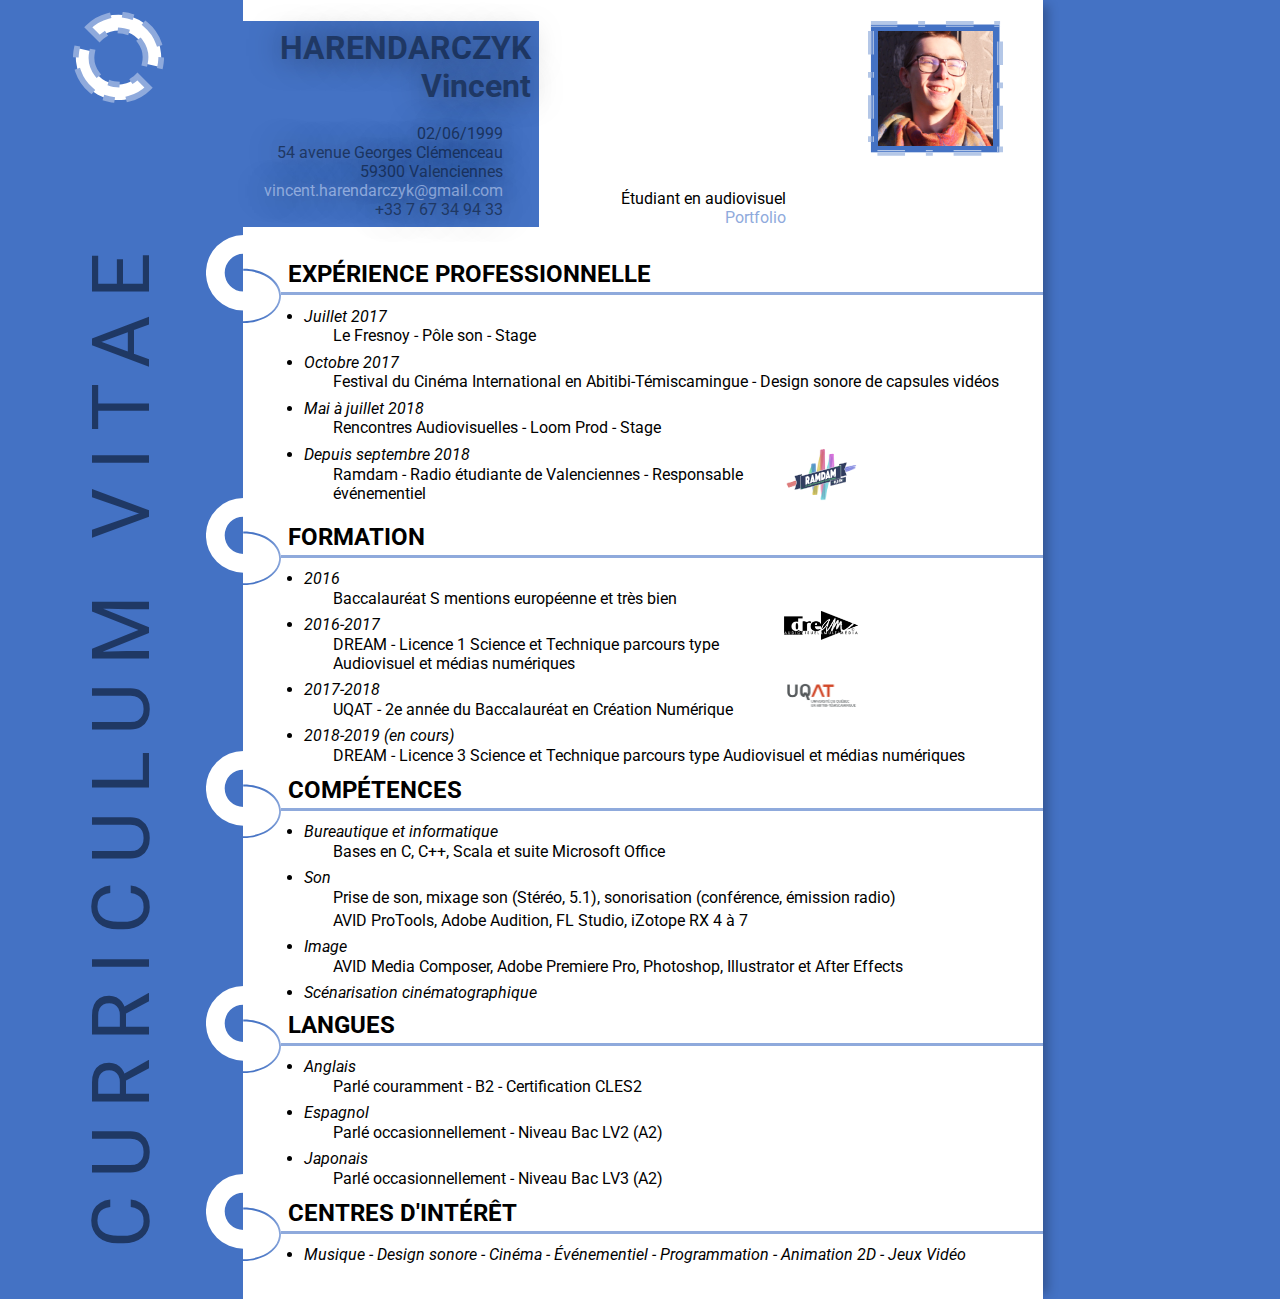
==== cv/html/cv.html @ a6a068bd "Premier upload" ====
<!DOCTYPE html>
<html lang="fr">

<!--***** DEFINITION DES PARAMÈTRES GÉNÉRAUX DE LA PAGE *****-->

<head>
	<meta charset="utf-8"/>
	<title>CV Vincent Harendarczyk</title>
	<!-- Importation de la police Roboto à partir de Google Fonts -->
	<link href="https://fonts.googleapis.com/css?family=Roboto" rel="stylesheet">	
	<!-- Intégration du code CSS propre à la page -->
	<link rel="stylesheet" href="../css/cv.css">						
	<!-- Intégration du code CSS commun à toutes les pages -->		
	<link rel="stylesheet" href="../css/general.css">
	<!-- Intégration du code JavaScript nécessaire au menu -->		
	<script src="../js/menu.js"></script>
	<!-- Intégration d'une favicon -->		
	<link rel="shortcut icon" type="image/png" href="../images/favicon.png" />		
	
</head>
	
<!--***** ********************************************* *****-->
	
	
<!--***** DEFINITION DU CONTENU VISIBLE DE LA PAGE *****-->	
	
<body>

	<!--**** Flexbox permettant d'afficher les différentes parties de la page côte à côte ****-->
	
	<div class="page">
		
		<!--*** Partie gauche commune à toutes les pages pour les illustrer ***-->
	
		<div class="ornements">
	
			<!-- Menu de navigation entre les pages du site -->
	
			<div class="menu">
				
				<!-- Logo du menu -->
				<img onclick="deroulementMenu()" id="roue" src="../images/menu.svg" alt="Menu" class="image">	
				
				<!-- Liste du menu -->
				<div id="bouton" class="liste_menu">
					<a href="../html/cv.html">CV</a>
					<a href="../html/portfolio.html">Portfolio</a>
				</div>
				
			</div>
							
			<!-- Titre de la page en vertical -->
		
			<div class="titre_page">
				<p>Curriculum vitae</p>
			</div>
					
		<!--*** *****************Fin de la div "ornements"***************** ***-->					
		</div>		
		
		<!--*** Cadre blanc où se trouvent toutes les infos du CV ***-->
	
		<div class="cadre">
		
			<!-- Entête flexbox contenant mes informations et ma photo alignée horizontalement -->
		
			<div class="entete">
		
				<!-- Informations nécessaire pour m'identifier et me contacter -->
			
				<div class="bio">
				
					<div class="nom">HARENDARCZYK Vincent</div>
					
					<div class="infos" >
						<br>
						02/06/1999<br>
						54 avenue Georges Clémenceau<br>
						59300 Valenciennes<br>
						<!-- mailto: propriété proposant d'ouvrir une page d'écriture de mail -->
						<a href="mailto:vincent.harendarczyk@gmail.com">vincent.harendarczyk@gmail.com</a><br>	
						+33 7 67 34 94 33<br>
					</div>
					
				</div>
				
				<!-- Statut professionnel actuel -->
				
				<!-- align-self: flex-end : nécessaire pour que la div soit positionnée en bas de l'entête -->
				<div class="statut" style="align-self: flex-end">
					Étudiant en audiovisuel<br>
					<a href="https://www.youtube.com/playlist?list=PL9x-OTrmoXdiNbRxL_o4OsoL2CNggPPjc">Portfolio</a>
				</div>
				
				<!-- Photo encadrée -->
				
				<!-- Si l'image ne charge pas, il sera écrit "Vincent" à la place -->
				<div class="photo"> <img src="../images/photo.png" alt="Vincent"> </div> 
				
			<!-- Fin de la div "entete" -->	
			</div>
			
			<!-- Contenu réel du CV en colonne -->
			
			<div class="cv">
			
				<!-- Flexbox pour positionner correctement le crochet -->
			
				<div class="flexbox-illustration">
			
					<!-- Format SVG pour éviter la pixelisation en cas d'homothétie -->
					<img src="../images/crochet.svg">
			
					<div class="categorie">
						
						<div class="sous-titre">
							Expérience professionnelle
						</div>
						
						<div class="contenu">
						
							<ul>	<!-- Définition d'une liste non ordonnée à puces -->
								<li>Juillet 2017</li>
									<p>Le Fresnoy - Pôle son - Stage</p>
								<li>Octobre 2017</li>
									<p>Festival du Cinéma International en Abitibi-Témiscamingue - Design sonore de capsules vidéos</p>
								<li>Mai à juillet 2018</li>
									<p>Rencontres Audiovisuelles - Loom Prod - Stage</p>
								<!-- Logo de RAMDAM qui mène à son site -->
								<a href="https://www.ramdam.fm"><img src="../images/RAMDAM_LOGO.svg" alt="RAMDAM"></a>	
								<li>Depuis septembre 2018</li>
									<p>Ramdam - Radio étudiante de Valenciennes - Responsable événementiel</p> 
							</ul>
							
						</div>
						
					</div>
					
				</div>
				
				<div class="flexbox-illustration">
			
					<img src="../images/crochet.svg">
				
					<div class="categorie">
						
						<div class="sous-titre">
							Formation
						</div>
						
						<div class="contenu">
							
							<ul>
								<li>2016</li>
									<p>Baccalauréat S mentions européenne et très bien</p>
								<!-- Logo de DREAM qui mène à sa page sur le site de l'UPHF -->
								<a href="https://www.uphf.fr/ISTV/dream-formation"><img src="../images/DREAM.jpg" alt="DREAM"></a>	
								<li>2016-2017</li>
									<p>DREAM - Licence 1 Science et Technique parcours type Audiovisuel et médias numériques</p>
								<!-- Logo de l'UQAT qui mène à son site -->
								<a href="https://uqat.ca"><img src="../images/UQAT.png" alt="UQAT"></a>								
								<li>2017-2018</li>
									<p>UQAT - 2e année du Baccalauréat en Création Numérique</p>
								<li>2018-2019 (en cours)</li>
									<p>DREAM - Licence 3 Science et Technique parcours type Audiovisuel et médias numériques</p>
							</ul>
							
						</div>
						
					</div>
				
				</div>
								
				<div class="flexbox-illustration">
			
					<img src="../images/crochet.svg">
					
					<div class="categorie">
						
						<div class="sous-titre">
							Compétences
						</div>
						
						<div class="contenu">
							
							<ul>
								<li>Bureautique et informatique</li>
									<p>Bases en C, C++, Scala et suite Microsoft Office</p>
								<li>Son</li>
									<p>Prise de son, mixage son (Stéréo, 5.1), sonorisation (conférence, émission radio)</p>
									<p>AVID ProTools, Adobe Audition, FL Studio, iZotope RX 4 à 7</p>
								<li>Image</li>
									<p>AVID Media Composer, Adobe Premiere Pro, Photoshop, Illustrator et After Effects</p>
								<li>Scénarisation cinématographique</li>
							</ul>
							
						</div>
						
					</div>
					
				</div>
				
				<div class="flexbox-illustration">
			
					<img src="../images/crochet.svg">	
					
					<div class="categorie">
						
						<div class="sous-titre">
							Langues
						</div>
						
						<div class="contenu">
							
							<ul>
								<li>Anglais</li>
								<p>	Parlé couramment - B2 - Certification CLES2</p>
								<li>Espagnol</li>
								<p>	Parlé occasionnellement - Niveau Bac LV2 (A2)</p>
								<li>Japonais</li>
								<p>	Parlé occasionnellement - Niveau Bac LV3 (A2)</p>
							</ul>
						
						</div>
						
					</div>
				
				</div>
				
				<div class="flexbox-illustration">
			
					<img src="../images/crochet.svg">
					
					<div class="categorie">
						
						<div class="sous-titre">
							Centres d'intérêt
						</div>
						
						<div class="contenu">
							
							<ul>
								<li>Musique - Design sonore - Cinéma - Événementiel - Programmation - Animation 2D - Jeux Vidéo</li>
							</ul>
							
						</div>
					
					</div>
					
				</div>
				
			<!-- Fin de la div "cv" -->	
			</div>
			
		<!--*** **************Fin de la div "cadre"************** ***-->
		</div>
		
	<!--**** *************************** Fin de la div "page" *************************** ****-->
	</div>
	
<!--***** Fin de la partie visible de la page web *****-->
</body>
	
</html>
---- cv/css/cv.css ----
/***********************************************/
/****************** ENTÊTE *********************/
/***********************************************/

.infos	
{
	margin-right: 10%;
}

.statut	/* disposer le texte sur la partie droite de la div "statut" */
{
	text-align: right;
}

.photo	/* définition de l'aspect de la div contenant la photo */
{
	z-index: 2;
	width: 9vw;
	height: 9vw;
	border: 10px solid;
	/* intégration d'une bordure spéciale issue du CV papier */
	border-image: url(../images/bordure.svg) 10;	
	margin-right: 5%;
	/* pour que ça reste en place au chargement de la page */
	transition: transform-origin 0.75s, transform 0.75s; 
}

.photo img	/* définition de l'aspect de la photo */
{
	width: 100%;
	height: 100%;
	/* faire en sorte que l'image soit recadrée */
	object-fit: cover;	
	object-position: 50% 50%;
}

.photo:hover	/* action à effectuer au survol de la photo */
{
	/* pour que le zoom ne déborde pas sur les bords de la page */
	transform-origin: right top; 
	transform: scale(2, 2);
}


/***********************************************/
/******************* PAGE **********************/
/***********************************************/

.cv	/* définition de l'affichage du contenu de la page */
{
	display: flex;
	flex-direction: column;
	margin-top: 2vmax;
}

/* définition de la taille et de l'affichage de la div comprenant l'image du crochet */
.flexbox-illustration	
{
	display: flex;
	align-items: flex-start;
	/* nécessaire à ce que l'image reste en place lorsque la page est redimensionnée */
	width: calc(100% + 37.5px);	
}

/* placement du crochet d'illustration lié à la bordure sous le sous-titre */
.flexbox-illustration > img	
{
	z-index: 1;
	width: 75px;
	height: auto;
	position: relative;
	right: 37.5px;	/* déplacement vers la gauche */
	bottom: 25px;	/* déplacement vers le haut */
}

/***********************************************/
/**************** CONTENU DU CV ****************/
/***********************************************/

/* définition des conditions d'affichage et de taille de la div comportant le texte */
.categorie	
{
	display: flex;
	flex-direction: column;
	width: 100%;
	position: relative;
	right: 37.5px;
}

.sous-titre	/* définition de l'aspect des titres de catégorie et du trait en-dessous */
{
	font-size: 1.5em;
	text-transform: uppercase;
	font-weight: bold;
	border-bottom-style: solid;
	border-color: #8FAADC;
	padding-left: 1%;
	padding-bottom: 0.5%;
}

.contenu	/* définition de l'affichage du texte contenu du CV */
{
	margin-top: 1%;
	margin-bottom: 1%;
	padding-left: 3%;
}

.contenu img	/* définition des conditions d'affichage des logos */
{
	float: right;
	width: 10%;
	height: auto;
	margin: 0% 25% 0% 0%; /*top right bottom left*/
	transition: transform-origin 0.75s, transform 0.75s;
}

.contenu img:hover	/* définition des actions au survol des images (zoom) */
{
	transform-origin: left center;
	transform: scale(2, 2);	
}

li		/* définition de l'aspect du texte des éléments de liste */
{
	font-style: italic;
	padding-top: 0.5%;
	padding-bottom: 0.1%;
}

ul p	/* définition du retrait du texte sous les éléments de liste */
{
	padding-left: 4%;
	padding-bottom: 0.5%;
}
---- cv/css/general.css ----
﻿/***********************************************/
/****************** GENERAL ********************/
/***********************************************/

*	/* définition de la police générale et initialisation de la largeur de la page */
{
	padding: 0;
	margin: 0;
	font-family: 'Roboto', sans-serif;
}

body	/* définition de la couleur de fond de la page */ 
{
	background-color: #4472C4;
}

a	/* définition de l'aspect des liens */
{
	color: #8FAADC;
	text-decoration: none;
}

a:visited	/* définition de l'aspect des liens déjà visités */
{
	color: #1F3864;	
}

.page	/* définition de la méthode d'affichage (flexbox) de la page */ 		 
{
	display: flex;
	justify-content: center;
}

/***********************************************/
/***************** ORNEMENTS *******************/
/***********************************************/

.ornements	/* définition de la taille et de la position de la bande latérale gauche */
{
	display: flex;
	flex-direction: column;
	width: 19%;
}

.menu	/* définition de l'emplacement du logo et de l'aspect du menu */
{
	max-width: 75%; 
	margin: 5% 1% 1% 5%;	/*top right bottom left*/
	cursor: pointer;
	position: relative;
	left: 25%;
}

.menu img	/* définition de la taille et du la vitesse d'animation du logo */
{
	width: 50%;
	height: auto;
	transition-duration: 1s;
	transition-timing-function: ease;
}

.image:hover	/* définition de l'animation du logo au survol */
{
	transform: rotate(45deg);
}

.spin		/* définition de l'animation du logo au clic */
{
	transform: rotate(1125deg);
}

	/* définition des animations d'affichage du menu */

@keyframes deroulement
{
	from { transform: scale(1, 0); transform-origin: top center; }
	to { transform: scale(1, 1); transform-origin: top center; }
}

@keyframes enroulement
{
	from { transform: scale(1, 1); transform-origin: top center; }
	to { transform: scale(1, 0); transform-origin: top center; }
}

	/************ fin animations du menu *************/


.liste_menu		/* définition de l'aspect, taille,*/
{
	width: 75%;
	height: auto;
	text-align: center;
	margin-top: 5%;
	padding-top: 5%;
	padding-bottom: 5%;
	background-color: #1F3864;
	/*déplacement horizontal, déplacement vertical, flou, taille, couleur*/
	box-shadow: 5px 0px 5px rgba(0, 0, 0, 0.25);	
	border-radius: 15px;
	position: relative;
	right: 10%;
	transform: scale(1, 0);	/* le menu est caché à la base */
}

.liste_menu a		/* définition de l'aspect basique du texte-lien du menu */
{
	color: black;
	background-color: #8FAADC;
	text-transform: uppercase;
	display: block;
	line-height: 1.8;
	font-size: 1.7em;
}

.liste_menu a:hover	/* définition de l'aspect au survol du texte-lien du menu */
{
	color: #8FAADC;
	background-color: #1F3864;
}

.show		/* définition des actions à effectuer lorsque l'on doit afficher le menu */	
{
	display: block;
	animation-name: deroulement;
	animation-duration: 0.25s;
	transform: scale(1, 1); /* pour que le menu reste affiché à la fin de l'animation */
}

.hide		/* définition des actions à effectuer l'on doit cacher le menu */
{	
	display: block;
	animation-name: enroulement;
	animation-duration: 0.25s;
	transform: scale(1, 0);	/* pour que le menu reste caché à la fin de l'animation */
}

.titre_page		/* définition de l'aspect du titre vertical de la page */
{
	color: #1F3864;
	font-size: 5em;
	letter-spacing: 2vh;
	white-space: normal;
	margin: 0% auto 0% auto;	/*top right bottom left*/
	text-transform: uppercase;
	writing-mode: vertical-lr;	/* afficher le texte en vertical */
	transform: rotate(180deg);	/* tourner le texte pour qu'il soit lu de bas en haut */
}


/***********************************************/
/******************* PAGE **********************/
/***********************************************/

.cadre		/* définition de l'aspect du cadre blanc de la page */
{
	background-color: #FFFFFF;
	margin-right: auto;
	width: 62.5%;
	padding-top: 1%;
	padding-bottom: 1%;
	/*déplacement horizontal, déplacement vertical, flou, taille, couleur*/
	box-shadow: 10px 0px 10px -5px rgba(0, 0, 0, 0.25); 
}

.entete		/* définition de l'aspect et de l'affichage de l'entête */
{
	display: flex;
	justify-content: space-between;
	background-color: #FFFFFF;
	padding-bottom: 1%;
	padding-top: 1%;
}

.bio		/* définition de l'aspect de la div contenant le nom dans l'entête */
{
	color: #1F3864;
	background-color: #4472C4;
	text-align: right;
	padding: 1%;
	width: 35%;
	word-wrap: break-word;	/* couper seulement entre les mots si la page devient trop petite */
	/*déplacement horizontal, déplacement vertical, flou, taille, couleur*/
	text-shadow: 0px 0px 30px rgba(0, 0, 0, 0.5);	
}

.nom		/* définition de l'aspect du nom dans l'entête */
{
	font-size: 2em;
	font-weight: bold;
}
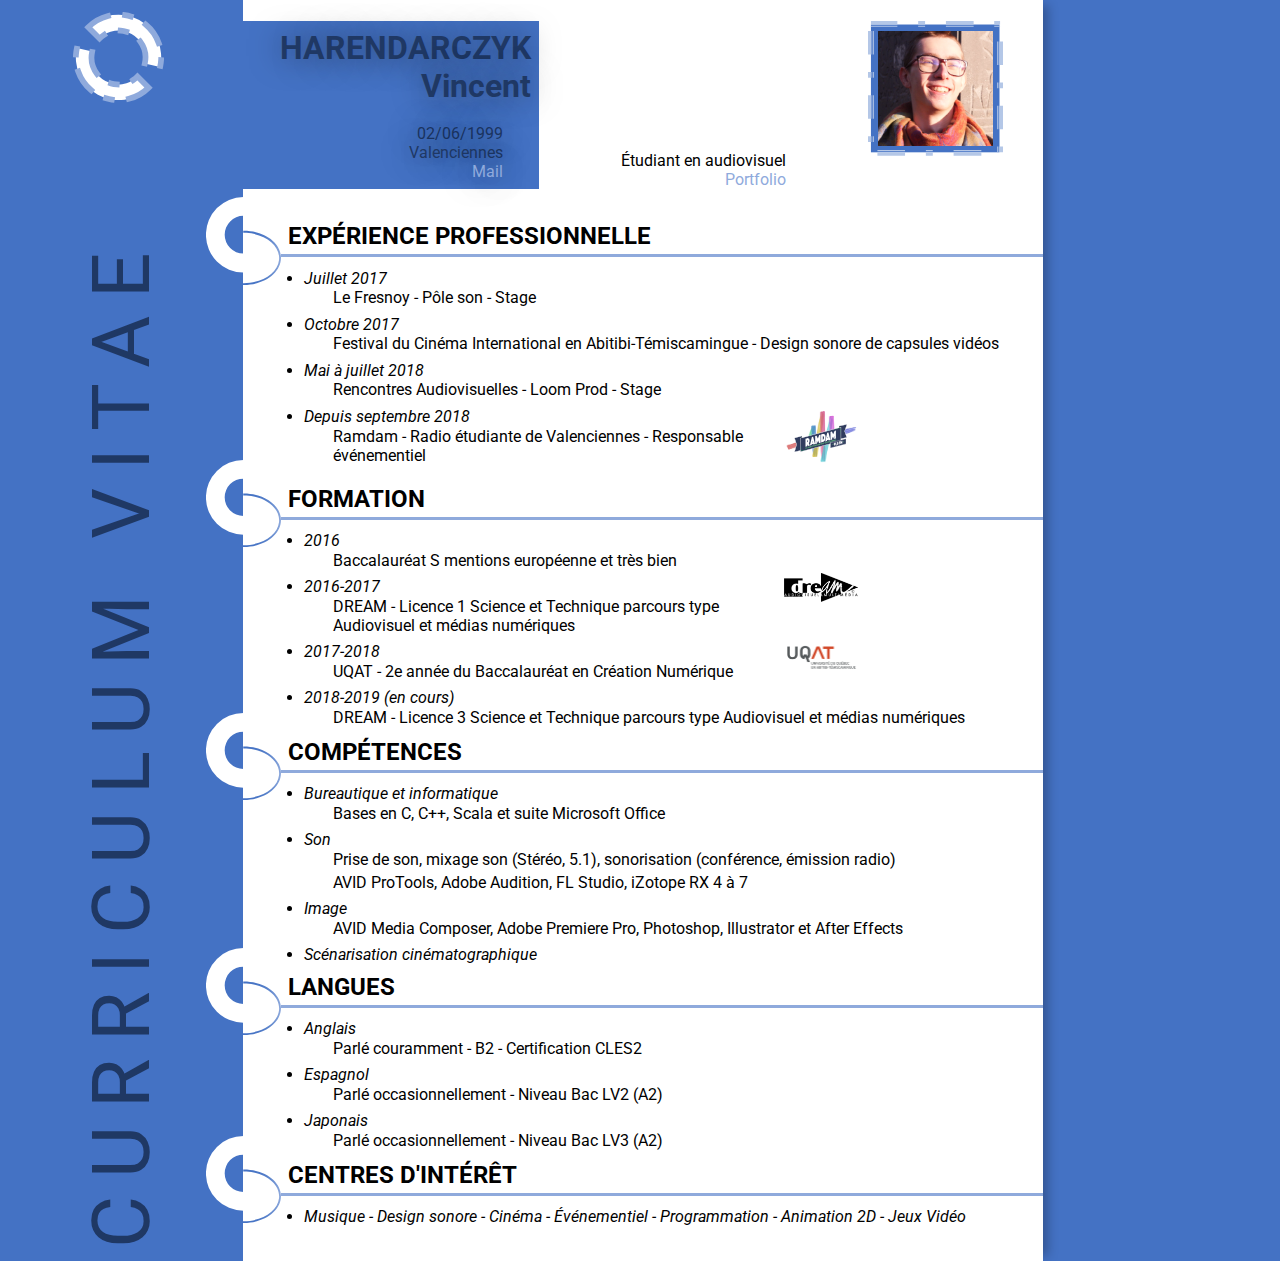
==== commit 270ffe2c: "Mise en marche" ====
--- a/cv/html/cv.html
+++ b/cv/html/cv.html
@@ -75,11 +75,9 @@
 					<div class="infos" >
 						<br>
 						02/06/1999<br>
-						54 avenue Georges Clémenceau<br>
-						59300 Valenciennes<br>
+						Valenciennes<br>
 						<!-- mailto: propriété proposant d'ouvrir une page d'écriture de mail -->
-						<a href="mailto:vincent.harendarczyk@gmail.com">vincent.harendarczyk@gmail.com</a><br>	
-						+33 7 67 34 94 33<br>
+						<a href="mailto:vincent.harendarczyk@gmail.com">Mail</a><br>	
 					</div>
 					
 				</div>
